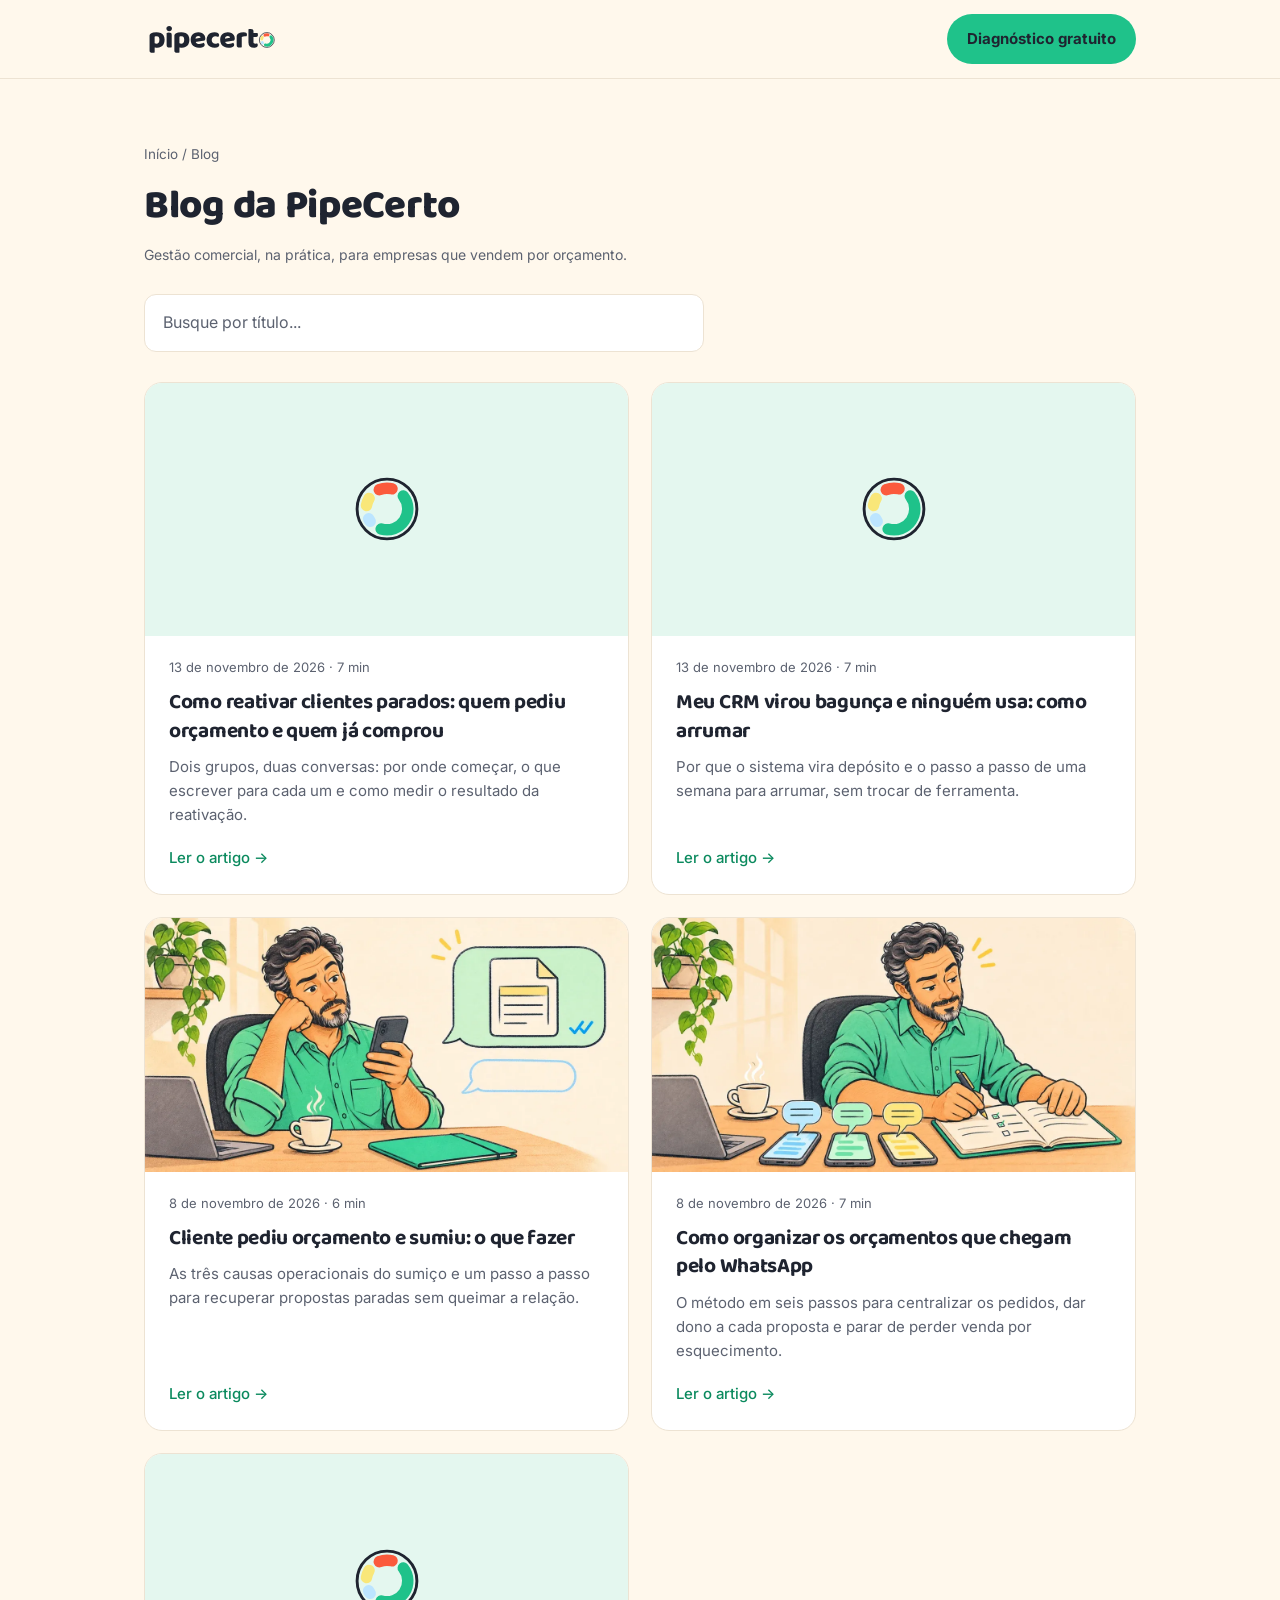
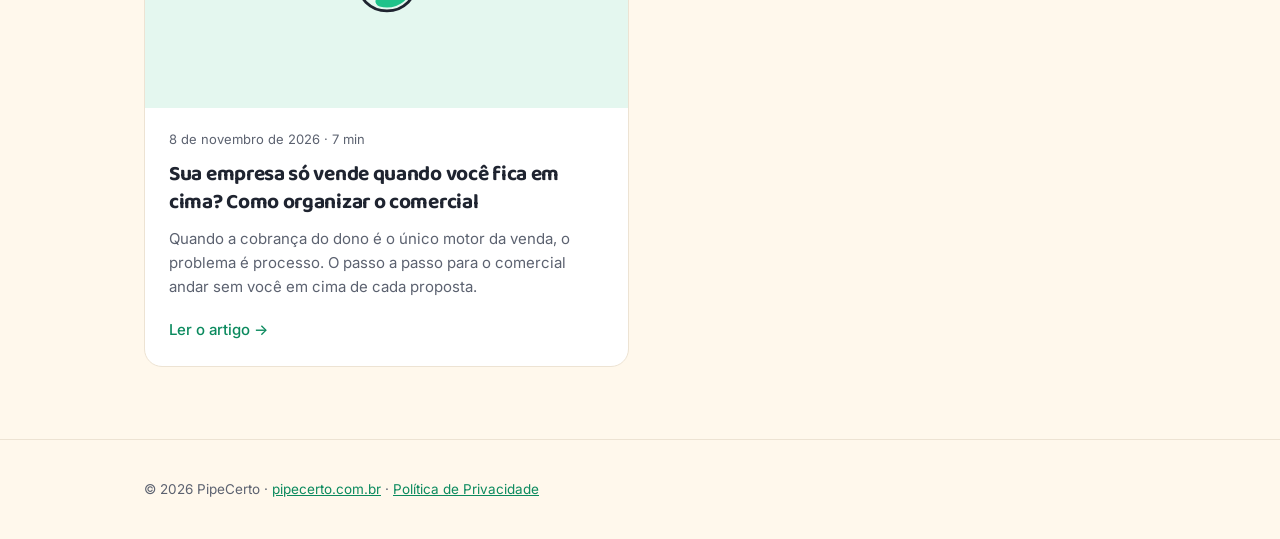
==== blog/index.html @ 3aa23e6b "Blog: cartoes com capa, dois por linha Co-Authored-By: Claude Fable 5.2 <noreply@anthropic.com> Clau" ====
<!doctype html>
<html lang="pt-BR">
<head>
<meta charset="utf-8">
<meta name="viewport" content="width=device-width, initial-scale=1.0">
<title>Blog | PipeCerto</title>
<meta name="description" content="Conteúdo prático sobre gestão comercial para empresas que vendem por orçamento: orçamentos, acompanhamento de propostas, CRM e rotina de vendas.">
<link rel="canonical" href="https://pipecerto.com.br/blog/">
<link rel="preconnect" href="https://fonts.googleapis.com">
<link rel="preconnect" href="https://fonts.gstatic.com" crossorigin>
<link href="https://fonts.googleapis.com/css2?family=Baloo+2:wght@600;700;800&family=Inter:wght@400;500;600;700&display=swap" rel="stylesheet">
<link rel="icon" type="image/svg+xml" href="https://pipecerto.com.br/favicon.svg?v=2">
<link rel="icon" type="image/png" sizes="96x96" href="https://pipecerto.com.br/favicon.png?v=2">
<link rel="shortcut icon" href="https://pipecerto.com.br/favicon.ico?v=2">
<link rel="stylesheet" href="_base.css?v=5">
<style>
.container{max-width:1040px}
.busca{width:100%;max-width:560px;display:block;margin:6px 0 30px;padding:14px 18px;font:inherit;font-size:16px;color:var(--texto);background:#fff;border:1px solid var(--linha);border-radius:12px;outline:none;transition:border-color .15s}
.busca:focus{border-color:#1FC28A}
.busca::placeholder{color:var(--suave)}
.grid{display:grid;grid-template-columns:repeat(2,1fr);gap:22px}
@media (max-width:700px){.grid{grid-template-columns:1fr}}
.post{display:flex;flex-direction:column;border:1px solid var(--linha);border-radius:18px;padding:0 0 24px;overflow:hidden;text-decoration:none;background:#fff;transition:border-color .15s,box-shadow .15s,transform .15s}
.post:hover{border-color:#1FC28A;box-shadow:0 8px 24px rgba(31,36,48,.08);transform:translateY(-2px)}
.post .thumb{display:block;width:100%;height:auto;aspect-ratio:1200/630;object-fit:cover;background:#E4F7EF;margin-bottom:20px}
.post .thumb.vazio{display:flex;align-items:center;justify-content:center}
.post .pm,.post h2,.post p,.post .ler{padding-left:24px;padding-right:24px}
.post .pm{font-size:13px;color:var(--suave);margin-bottom:10px}
.post h2{font-size:21px;font-weight:700;letter-spacing:-.3px;line-height:1.35;color:var(--texto);margin:0 0 10px}
.post p{color:var(--suave);font-size:15px;line-height:1.6;margin:0 0 18px}
.post .ler{margin-top:auto;font-size:15px;font-weight:500;color:var(--verde-escuro)}
.semres{display:none;color:var(--suave);font-size:16px;padding:12px 2px}
</style>
</head>
<body>
<header>
  <div class="header-inner">
    <a class="logo" href="https://pipecerto.com.br/" aria-label="PipeCerto"><svg width="135" height="40" viewBox="0 0 135.02 39.50" aria-hidden="true"><path d="M13.09 28.45Q15.25 28.45 16.945 27.549999999999997Q18.64 26.65 19.630000000000003 24.91Q20.62 23.17 20.62 20.62Q20.62 17.950000000000003 19.6 16.255000000000003Q18.58 14.56 16.75 13.765Q14.92 12.97 12.49 12.97Q10.719999999999999 12.97 9.25 13.345Q7.779999999999999 13.72 6.85 14.32Q6.25 14.71 5.905 15.25Q5.5600000000000005 15.790000000000001 5.5600000000000005 16.6V26.35H10.629999999999999V17.41Q10.96 17.23 11.440000000000001 17.095Q11.92 16.96 12.49 16.96Q13.45 16.96 14.094999999999999 17.35Q14.74 17.740000000000002 15.07 18.535Q15.4 19.33 15.4 20.62Q15.4 22.48 14.605 23.455Q13.81 24.43 12.31 24.43Q11.469999999999999 24.43 10.809999999999999 24.1Q10.149999999999999 23.77 9.64 23.38V27.64Q10.36 27.97 11.184999999999999 28.21Q12.01 28.45 13.09 28.45ZM10.66 25.12H5.5600000000000005V31.21Q5.5600000000000005 32.59 6.235 33.1Q6.91 33.61 8.379999999999999 33.61Q9.1 33.61 9.715 33.519999999999996Q10.33 33.43 10.66 33.34ZM22.39 9.370000000000001Q22.39 8.23 23.17 7.450000000000001Q23.95 6.670000000000002 25.18 6.670000000000002Q26.41 6.670000000000002 27.189999999999998 7.450000000000001Q27.97 8.23 27.97 9.370000000000001Q27.97 10.48 27.189999999999998 11.275Q26.41 12.07 25.18 12.07Q23.95 12.07 23.17 11.275Q22.39 10.48 22.39 9.370000000000001ZM22.63 20.08H27.729999999999997V27.97Q27.4 28.06 26.784999999999997 28.15Q26.169999999999998 28.24 25.45 28.24Q23.98 28.24 23.305 27.729999999999997Q22.63 27.22 22.63 25.84ZM27.729999999999997 22.75H22.63V13.63Q22.96 13.540000000000001 23.575 13.450000000000001Q24.189999999999998 13.360000000000001 24.91 13.360000000000001Q26.41 13.360000000000001 27.07 13.855Q27.729999999999997 14.35 27.729999999999997 15.76ZM37.9 28.45Q40.06 28.45 41.754999999999995 27.549999999999997Q43.449999999999996 26.65 44.44 24.91Q45.43 23.17 45.43 20.62Q45.43 17.950000000000003 44.41 16.255000000000003Q43.39 14.56 41.56 13.765Q39.73 12.97 37.3 12.97Q35.53 12.97 34.06 13.345Q32.589999999999996 13.72 31.66 14.32Q31.06 14.71 30.714999999999996 15.25Q30.369999999999997 15.790000000000001 30.369999999999997 16.6V26.35H35.44V17.41Q35.769999999999996 17.23 36.25 17.095Q36.73 16.96 37.3 16.96Q38.26 16.96 38.905 17.35Q39.55 17.740000000000002 39.879999999999995 18.535Q40.21 19.33 40.21 20.62Q40.21 22.48 39.415 23.455Q38.62 24.43 37.12 24.43Q36.28 24.43 35.620000000000005 24.1Q34.96 23.77 34.449999999999996 23.38V27.64Q35.17 27.97 35.995000000000005 28.21Q36.82 28.45 37.9 28.45ZM35.47 25.12H30.369999999999997V31.21Q30.369999999999997 32.59 31.044999999999998 33.1Q31.72 33.61 33.19 33.61Q33.91 33.61 34.525 33.519999999999996Q35.14 33.43 35.47 33.34ZM49.78 22.990000000000002 49.599999999999994 19.630000000000003 56.53 18.490000000000002Q56.47 17.89 55.93 17.29Q55.39 16.69 54.25 16.69Q53.05 16.69 52.254999999999995 17.47Q51.46 18.25 51.4 19.689999999999998L51.58 22.21Q51.879999999999995 23.59 52.94499999999999 24.130000000000003Q54.01 24.67 55.33 24.67Q56.589999999999996 24.67 57.73 24.340000000000003Q58.87 24.01 59.559999999999995 23.62Q60.04 23.92 60.37 24.46Q60.699999999999996 25.0 60.699999999999996 25.6Q60.699999999999996 26.59 59.964999999999996 27.235Q59.23 27.88 57.94 28.18Q56.65 28.48 54.97 28.48Q52.629999999999995 28.48 50.754999999999995 27.595Q48.879999999999995 26.71 47.785 24.94Q46.69 23.17 46.69 20.5Q46.69 18.52 47.334999999999994 17.08Q47.98 15.64 49.06 14.74Q50.14 13.84 51.474999999999994 13.405000000000001Q52.809999999999995 12.97 54.22 12.97Q56.349999999999994 12.97 57.94 13.795000000000002Q59.53 14.620000000000001 60.43 16.045Q61.33 17.47 61.33 19.33Q61.33 20.35 60.76 20.89Q60.19 21.43 59.17 21.58ZM71.41 16.990000000000002Q69.91 16.990000000000002 68.815 17.950000000000003Q67.72 18.91 67.72 20.77Q67.72 22.63 68.77 23.53Q69.82 24.43 71.38 24.43Q72.28 24.43 72.985 24.205Q73.69 23.98 74.16999999999999 23.740000000000002Q74.74 24.16 75.025 24.64Q75.31 25.12 75.31 25.81Q75.31 27.01 74.125 27.73Q72.94 28.45 70.75 28.45Q68.25999999999999 28.45 66.41499999999999 27.58Q64.57 26.71 63.565 24.985Q62.559999999999995 23.259999999999998 62.559999999999995 20.77Q62.559999999999995 18.130000000000003 63.67 16.405Q64.78 14.68 66.61 13.825Q68.44 12.97 70.6 12.97Q72.72999999999999 12.97 73.91499999999999 13.75Q75.1 14.530000000000001 75.1 15.76Q75.1 16.33 74.83 16.825Q74.56 17.32 74.19999999999999 17.68Q73.69 17.44 72.97 17.215000000000003Q72.25 16.990000000000002 71.41 16.990000000000002ZM79.27 22.990000000000002 79.09 19.630000000000003 86.02 18.490000000000002Q85.96 17.89 85.41999999999999 17.29Q84.88 16.69 83.74 16.69Q82.54 16.69 81.745 17.47Q80.95 18.25 80.89 19.689999999999998L81.07 22.21Q81.37 23.59 82.435 24.130000000000003Q83.5 24.67 84.82 24.67Q86.08 24.67 87.22 24.340000000000003Q88.36 24.01 89.05 23.62Q89.53 23.92 89.86 24.46Q90.19 25.0 90.19 25.6Q90.19 26.59 89.455 27.235Q88.72 27.88 87.43 28.18Q86.14 28.48 84.46 28.48Q82.12 28.48 80.245 27.595Q78.37 26.71 77.275 24.94Q76.18 23.17 76.18 20.5Q76.18 18.52 76.825 17.08Q77.47 15.64 78.55 14.74Q79.63 13.84 80.965 13.405000000000001Q82.3 12.97 83.71 12.97Q85.84 12.97 87.43 13.795000000000002Q89.02 14.620000000000001 89.91999999999999 16.045Q90.82 17.47 90.82 19.33Q90.82 20.35 90.25 20.89Q89.68 21.43 88.66 21.58ZM97.77999999999999 17.71V21.13H92.67999999999999V16.93Q92.67999999999999 16.060000000000002 93.14499999999998 15.415000000000003Q93.60999999999999 14.770000000000001 94.35999999999999 14.290000000000001Q95.41 13.66 96.82 13.33Q98.22999999999999 13.0 99.72999999999999 13.0Q102.99999999999999 13.0 102.99999999999999 15.31Q102.99999999999999 15.85 102.85 16.315Q102.69999999999999 16.78 102.49 17.11Q102.19 17.05 101.77 17.020000000000003Q101.35 16.990000000000002 100.83999999999999 16.990000000000002Q100.08999999999999 16.990000000000002 99.25 17.17Q98.41 17.35 97.77999999999999 17.71ZM92.67999999999999 20.08H97.77999999999999V27.97Q97.44999999999999 28.06 96.83499999999998 28.15Q96.21999999999998 28.24 95.49999999999999 28.24Q94.02999999999999 28.24 93.35499999999999 27.729999999999997Q92.67999999999999 27.22 92.67999999999999 25.84ZM104.47 20.08H109.50999999999999V22.990000000000002Q109.50999999999999 23.740000000000002 110.005 24.085Q110.5 24.43 111.39999999999999 24.43Q111.85 24.43 112.32999999999998 24.355Q112.80999999999999 24.28 113.16999999999999 24.16Q113.44 24.46 113.63499999999999 24.880000000000003Q113.83 25.3 113.83 25.87Q113.83 26.98 112.975 27.715Q112.11999999999999 28.45 109.96 28.45Q107.32 28.45 105.895 27.25Q104.47 26.05 104.47 23.35ZM107.77 17.65V13.75H113.44Q113.61999999999999 14.05 113.785 14.56Q113.94999999999999 15.07 113.94999999999999 15.67Q113.94999999999999 16.72 113.48499999999999 17.185Q113.02 17.65 112.24 17.65ZM109.50999999999999 20.8H104.47V10.030000000000001Q104.8 9.940000000000001 105.41499999999999 9.835Q106.03 9.73 106.72 9.73Q108.19 9.73 108.85 10.24Q109.50999999999999 10.75 109.50999999999999 12.13Z" fill="#1F2430"></path><circle cx="122.83" cy="20.73" r="7.44" fill="none" stroke="#1F2430" stroke-width="0.72"/><path d="M118.66 23.78 A5.17 5.17 0 0 1 118.25 23.14" fill="none" stroke="#BCE5FF" stroke-width="2.85" stroke-linecap="round"/><path d="M117.73 19.85 A5.17 5.17 0 0 1 118.38 18.08" fill="none" stroke="#F9E779" stroke-width="2.85" stroke-linecap="round"/><path d="M120.91 15.92 A5.17 5.17 0 0 1 124.07 15.70" fill="none" stroke="#FB5A3C" stroke-width="2.85" stroke-linecap="round"/><path d="M126.88 17.50 A5.17 5.17 0 0 1 121.38 25.69" fill="none" stroke="#1FC28A" stroke-width="2.85" stroke-linecap="round"/></svg></a>
    <a class="btn" href="https://diagnostico.pipecerto.com.br">Diagnóstico gratuito</a>
  </div>
</header>
<main>
<div class="container">
  <p class="crumb"><a href="https://pipecerto.com.br/">Início</a> / Blog</p>
  <h1>Blog da PipeCerto</h1>
  <p class="meta">Gestão comercial, na prática, para empresas que vendem por orçamento.</p>

  <input class="busca" id="busca" type="search" placeholder="Busque por título..." aria-label="Buscar artigo por título">
  <p class="semres" id="semres">Nenhum artigo encontrado com esse termo.</p>

  <div class="grid">
    <a class="post" href="reativar-clientes-parados/">
      <span class="thumb vazio" data-capa="reativar-clientes-parados"><svg width="64" height="64" viewBox="0 0 56 56" aria-hidden="true"><circle cx="28" cy="28" r="26.17" fill="none" stroke="#1F2430" stroke-width="2.53"/><path d="M13.31 38.76 A18.21 18.21 0 0 1 11.90 36.50" fill="none" stroke="#BCE5FF" stroke-width="10.03" stroke-linecap="round"/><path d="M10.06 24.93 A18.21 18.21 0 0 1 12.35 18.71" fill="none" stroke="#F9E779" stroke-width="10.03" stroke-linecap="round"/><path d="M21.26 11.09 A18.21 18.21 0 0 1 32.38 10.33" fill="none" stroke="#FB5A3C" stroke-width="10.03" stroke-linecap="round"/><path d="M42.24 16.66 A18.21 18.21 0 0 1 22.91 45.48" fill="none" stroke="#1FC28A" stroke-width="10.03" stroke-linecap="round"/></svg></span>
      <span class="pm">13 de novembro de 2026 · 7 min</span>
      <h2>Como reativar clientes parados: quem pediu orçamento e quem já comprou</h2>
      <p>Dois grupos, duas conversas: por onde começar, o que escrever para cada um e como medir o resultado da reativação.</p>
      <span class="ler">Ler o artigo →</span>
    </a>

    <a class="post" href="crm-baguncado-ninguem-usa/">
      <span class="thumb vazio" data-capa="crm-baguncado-ninguem-usa"><svg width="64" height="64" viewBox="0 0 56 56" aria-hidden="true"><circle cx="28" cy="28" r="26.17" fill="none" stroke="#1F2430" stroke-width="2.53"/><path d="M13.31 38.76 A18.21 18.21 0 0 1 11.90 36.50" fill="none" stroke="#BCE5FF" stroke-width="10.03" stroke-linecap="round"/><path d="M10.06 24.93 A18.21 18.21 0 0 1 12.35 18.71" fill="none" stroke="#F9E779" stroke-width="10.03" stroke-linecap="round"/><path d="M21.26 11.09 A18.21 18.21 0 0 1 32.38 10.33" fill="none" stroke="#FB5A3C" stroke-width="10.03" stroke-linecap="round"/><path d="M42.24 16.66 A18.21 18.21 0 0 1 22.91 45.48" fill="none" stroke="#1FC28A" stroke-width="10.03" stroke-linecap="round"/></svg></span>
      <span class="pm">13 de novembro de 2026 · 7 min</span>
      <h2>Meu CRM virou bagunça e ninguém usa: como arrumar</h2>
      <p>Por que o sistema vira depósito e o passo a passo de uma semana para arrumar, sem trocar de ferramenta.</p>
      <span class="ler">Ler o artigo →</span>
    </a>

    <a class="post" href="cliente-sumiu-depois-do-orcamento/">
      <img class="thumb" src="cliente-sumiu-depois-do-orcamento/cliente-pediu-orcamento-e-sumiu.webp" width="1200" height="630" alt="Dono de empresa olhando intrigado para o celular, com o orçamento lido e sem resposta" loading="lazy">
      <span class="pm">8 de novembro de 2026 · 6 min</span>
      <h2>Cliente pediu orçamento e sumiu: o que fazer</h2>
      <p>As três causas operacionais do sumiço e um passo a passo para recuperar propostas paradas sem queimar a relação.</p>
      <span class="ler">Ler o artigo →</span>
    </a>

    <a class="post" href="organizar-orcamentos-whatsapp-empresa/">
      <img class="thumb" src="organizar-orcamentos-whatsapp-empresa/organizar-orcamentos-whatsapp.webp" width="1200" height="630" alt="Dono de empresa anotando em um caderno os pedidos que chegam em três celulares" loading="lazy">
      <span class="pm">8 de novembro de 2026 · 7 min</span>
      <h2>Como organizar os orçamentos que chegam pelo WhatsApp</h2>
      <p>O método em seis passos para centralizar os pedidos, dar dono a cada proposta e parar de perder venda por esquecimento.</p>
      <span class="ler">Ler o artigo →</span>
    </a>

    <a class="post" href="comercial-que-depende-do-dono/">
      <span class="thumb vazio" data-capa="comercial-que-depende-do-dono"><svg width="64" height="64" viewBox="0 0 56 56" aria-hidden="true"><circle cx="28" cy="28" r="26.17" fill="none" stroke="#1F2430" stroke-width="2.53"/><path d="M13.31 38.76 A18.21 18.21 0 0 1 11.90 36.50" fill="none" stroke="#BCE5FF" stroke-width="10.03" stroke-linecap="round"/><path d="M10.06 24.93 A18.21 18.21 0 0 1 12.35 18.71" fill="none" stroke="#F9E779" stroke-width="10.03" stroke-linecap="round"/><path d="M21.26 11.09 A18.21 18.21 0 0 1 32.38 10.33" fill="none" stroke="#FB5A3C" stroke-width="10.03" stroke-linecap="round"/><path d="M42.24 16.66 A18.21 18.21 0 0 1 22.91 45.48" fill="none" stroke="#1FC28A" stroke-width="10.03" stroke-linecap="round"/></svg></span>
      <span class="pm">8 de novembro de 2026 · 7 min</span>
      <h2>Sua empresa só vende quando você fica em cima? Como organizar o comercial</h2>
      <p>Quando a cobrança do dono é o único motor da venda, o problema é processo. O passo a passo para o comercial andar sem você em cima de cada proposta.</p>
      <span class="ler">Ler o artigo →</span>
    </a>
  </div>
</div>
</main>
<footer>
  <div class="container"><p>© 2026 PipeCerto · <a href="https://pipecerto.com.br/">pipecerto.com.br</a> · <a href="https://pipecerto.com.br/privacidade/">Política de Privacidade</a></p></div>
</footer>
<script>
(function(){
  var campo = document.getElementById('busca');
  var aviso = document.getElementById('semres');
  function normaliza(t){
    return t.toLowerCase().normalize('NFD').replace(/[̀-ͯ]/g, '');
  }
  campo.addEventListener('input', function(){
    var palavras = normaliza(campo.value.trim()).split(/\s+/).filter(Boolean);
    var visiveis = 0;
    document.querySelectorAll('.post').forEach(function(card){
      var texto = normaliza(card.textContent);
      var ok = palavras.every(function(p){ return texto.indexOf(p) !== -1; });
      card.style.display = ok ? '' : 'none';
      if (ok) visiveis++;
    });
    aviso.style.display = visiveis ? 'none' : 'block';
  });
})();
</script>
</body>
</html>
---- blog/_base.css ----
:root{--carvao:#1F2430;--verde:#1FC28A;--verde-escuro:#0B8A5E;--texto:#1F2430;--suave:#5C6270;--linha:#EDE3D3;--tinta:#E4F7EF}
*{box-sizing:border-box;margin:0;padding:0}
body{font-family:'Inter',system-ui,sans-serif;background:#FFF8EC;color:var(--texto);line-height:1.7;font-size:17px}
h1,h2,h3,.logo span,.btn,.cta h3{font-family:'Baloo 2','Inter',system-ui,sans-serif}
a{color:var(--verde-escuro)}
.container{max-width:720px;margin:0 auto;padding:0 24px}
header{border-bottom:1px solid var(--linha);background:#FFF8EC}
.header-inner{max-width:1040px;margin:0 auto;padding:14px 24px;display:flex;align-items:center;justify-content:space-between;gap:16px}
.logo{display:inline-flex;align-items:center;text-decoration:none}
.btn{display:inline-block;font-family:'Inter',system-ui,sans-serif;font-weight:700;font-size:15px;color:#1F2430 !important;background:var(--verde);border-radius:999px;padding:12px 20px;text-decoration:none}
.btn:hover{opacity:.88}
main{padding:52px 0 72px}
.crumb{font-size:13.5px;color:var(--suave);margin-bottom:18px}
.crumb a{color:var(--suave);text-decoration:none}
h1{font-size:clamp(28px,4.4vw,40px);font-weight:800;letter-spacing:-.3px;line-height:1.18;margin-bottom:10px}
.meta{font-size:14px;color:var(--suave);margin-bottom:28px}
.resposta{background:var(--tinta);border:1px solid #C9EBDD;border-radius:12px;padding:18px 20px;margin-bottom:34px}
.resposta p{font-size:16.5px}
h2{font-size:23px;font-weight:700;letter-spacing:-.3px;margin:38px 0 12px}
p{margin:12px 0;color:#4A5060}
ul,ol{padding-left:24px;margin:12px 0}
li{margin:7px 0;color:#4A5060}
strong{color:var(--texto)}
.faq{margin-top:10px;display:flex;flex-direction:column;gap:10px}
.faq details{background:#fff;border:1px solid var(--linha);border-radius:12px;padding:0 18px;transition:border-color .15s}
.faq details:hover,.faq details[open]{border-color:#1FC28A}
.faq summary{cursor:pointer;list-style:none;display:flex;justify-content:space-between;gap:16px;padding:16px 0;font-size:17px;font-weight:500}
.faq summary::-webkit-details-marker{display:none}
.faq summary .mais{color:var(--suave);font-size:22px;font-weight:400}
.faq .r{padding:0 0 18px;color:var(--suave);font-size:16px}
.cta{background:var(--carvao);border-radius:24px;color:#FFF8EC;text-align:center;padding:36px 28px;margin-top:44px}
.cta h3{font-size:22px;font-weight:700;letter-spacing:-.3px;margin-bottom:8px}
.cta p{color:#C9CDD6;font-size:15.5px;margin:0 0 20px}
footer{border-top:1px solid var(--linha);padding:26px 0}
footer p{font-size:13.5px;color:var(--suave)}
.dado{background:#fff;border-left:4px solid var(--verde);border-radius:0 12px 12px 0;padding:16px 20px;margin:24px 0;font-size:16.5px}
.autor{margin-top:40px;padding-top:20px;border-top:1px solid var(--linha);font-size:15px;color:var(--suave)}
.capa{display:block;width:100%;height:auto;border-radius:16px;margin:0 0 28px}
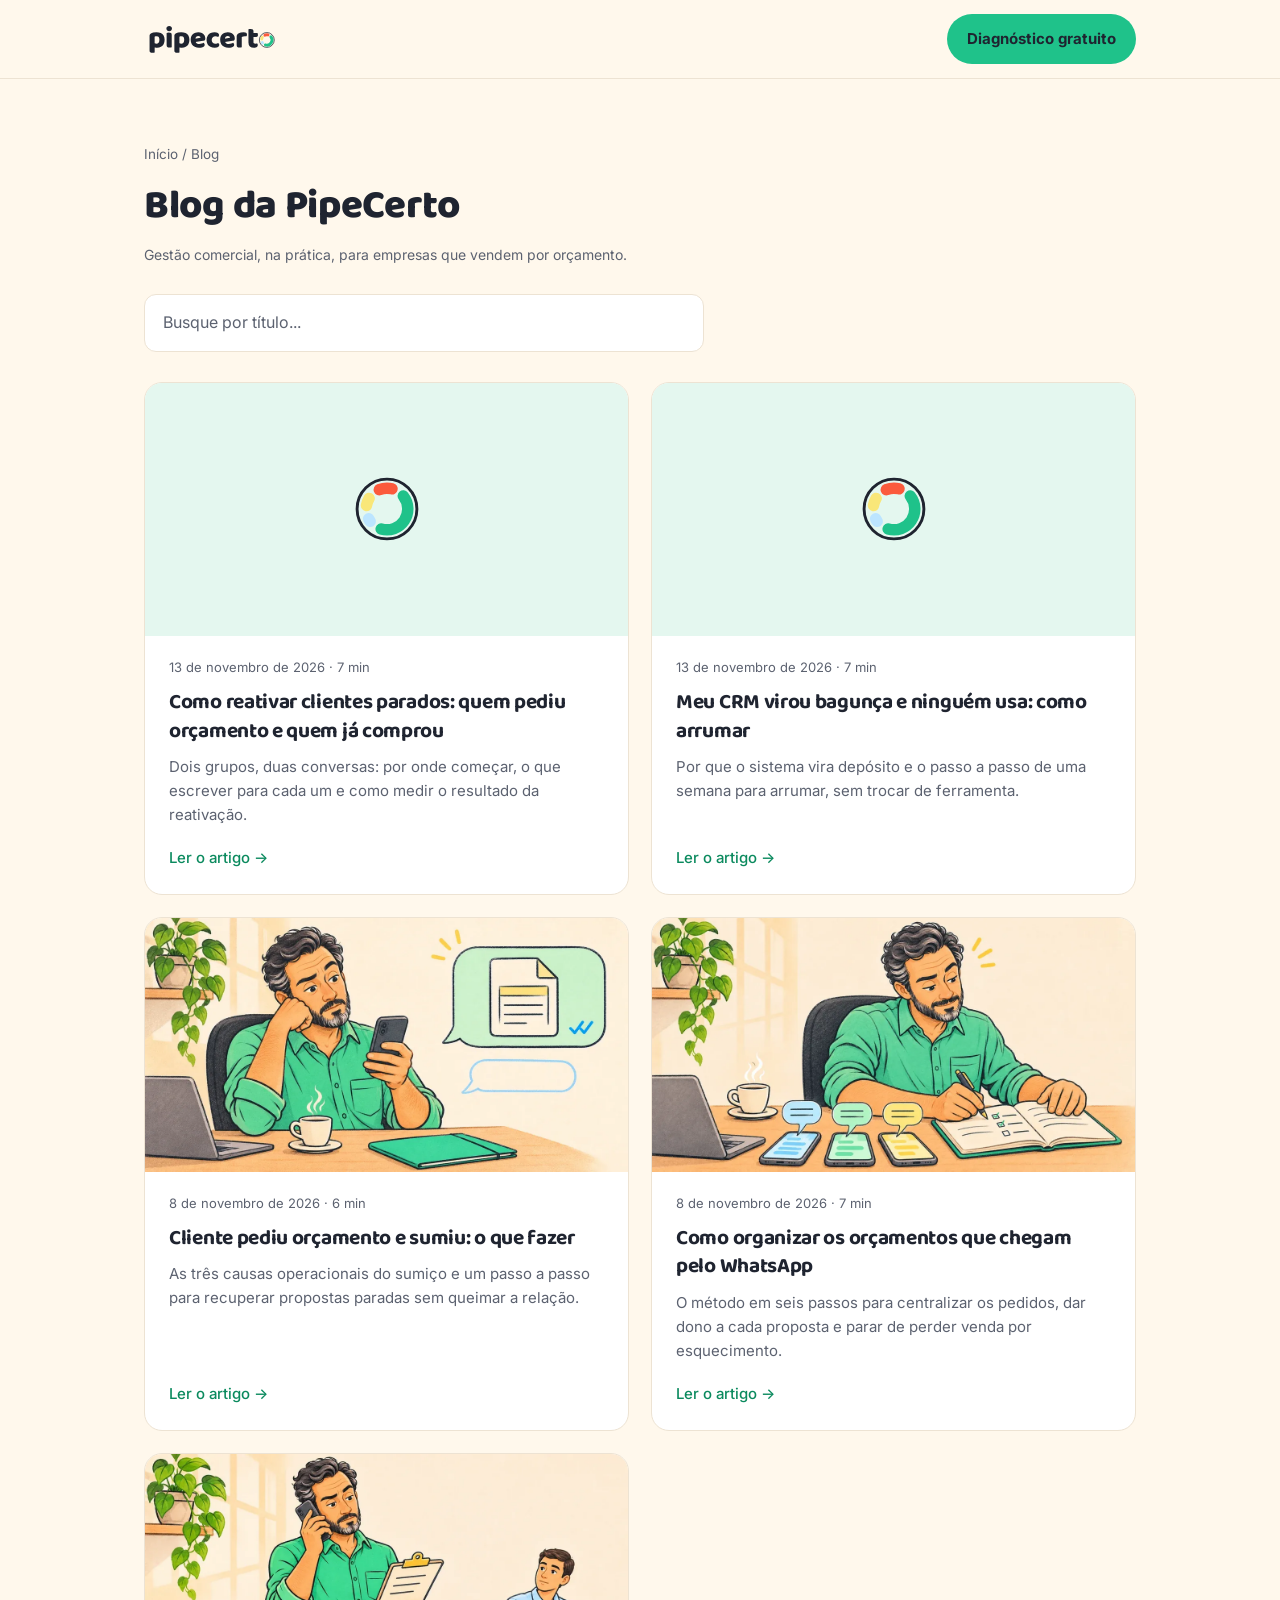
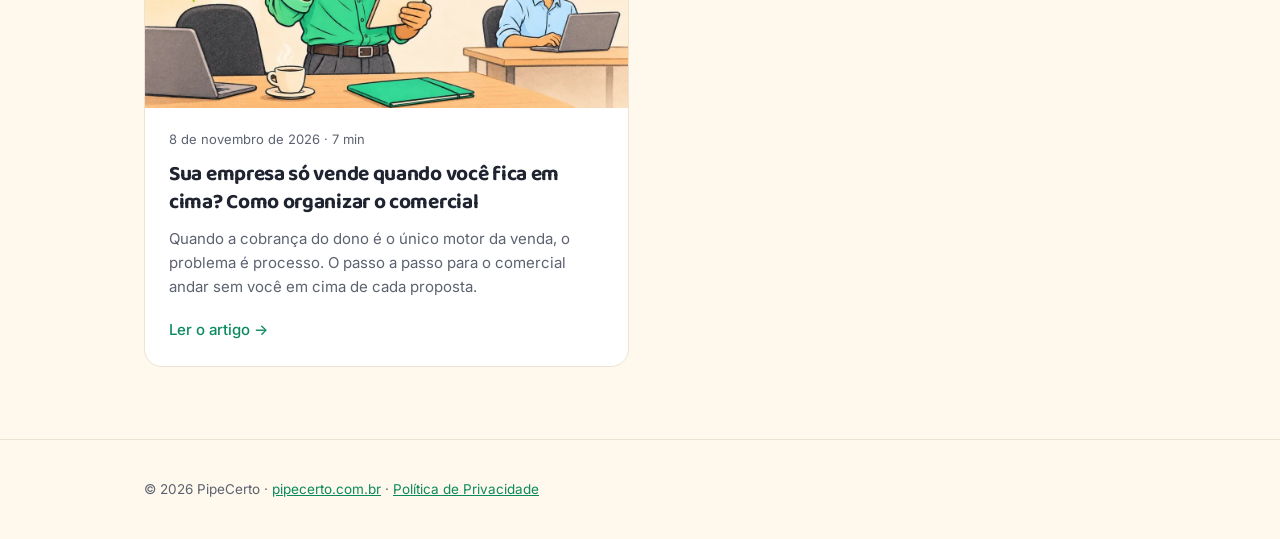
==== commit 774e6a2e: "Blog: capa ilustrada no artigo do comercial que depende do dono Co-Authored-By: Claude Fable 5.2 <no" ====
--- a/blog/index.html
+++ b/blog/index.html
@@ -82,7 +82,7 @@
     </a>
 
     <a class="post" href="comercial-que-depende-do-dono/">
-      <span class="thumb vazio" data-capa="comercial-que-depende-do-dono"><svg width="64" height="64" viewBox="0 0 56 56" aria-hidden="true"><circle cx="28" cy="28" r="26.17" fill="none" stroke="#1F2430" stroke-width="2.53"/><path d="M13.31 38.76 A18.21 18.21 0 0 1 11.90 36.50" fill="none" stroke="#BCE5FF" stroke-width="10.03" stroke-linecap="round"/><path d="M10.06 24.93 A18.21 18.21 0 0 1 12.35 18.71" fill="none" stroke="#F9E779" stroke-width="10.03" stroke-linecap="round"/><path d="M21.26 11.09 A18.21 18.21 0 0 1 32.38 10.33" fill="none" stroke="#FB5A3C" stroke-width="10.03" stroke-linecap="round"/><path d="M42.24 16.66 A18.21 18.21 0 0 1 22.91 45.48" fill="none" stroke="#1FC28A" stroke-width="10.03" stroke-linecap="round"/></svg></span>
+      <img class="thumb" src="comercial-que-depende-do-dono/comercial-depende-do-dono.webp" width="1200" height="630" alt="Ilustração de um dono de empresa de pé, ao telefone e com uma prancheta na mão, enquanto um vendedor ao fundo espera a orientação dele." loading="lazy">
       <span class="pm">8 de novembro de 2026 · 7 min</span>
       <h2>Sua empresa só vende quando você fica em cima? Como organizar o comercial</h2>
       <p>Quando a cobrança do dono é o único motor da venda, o problema é processo. O passo a passo para o comercial andar sem você em cima de cada proposta.</p>
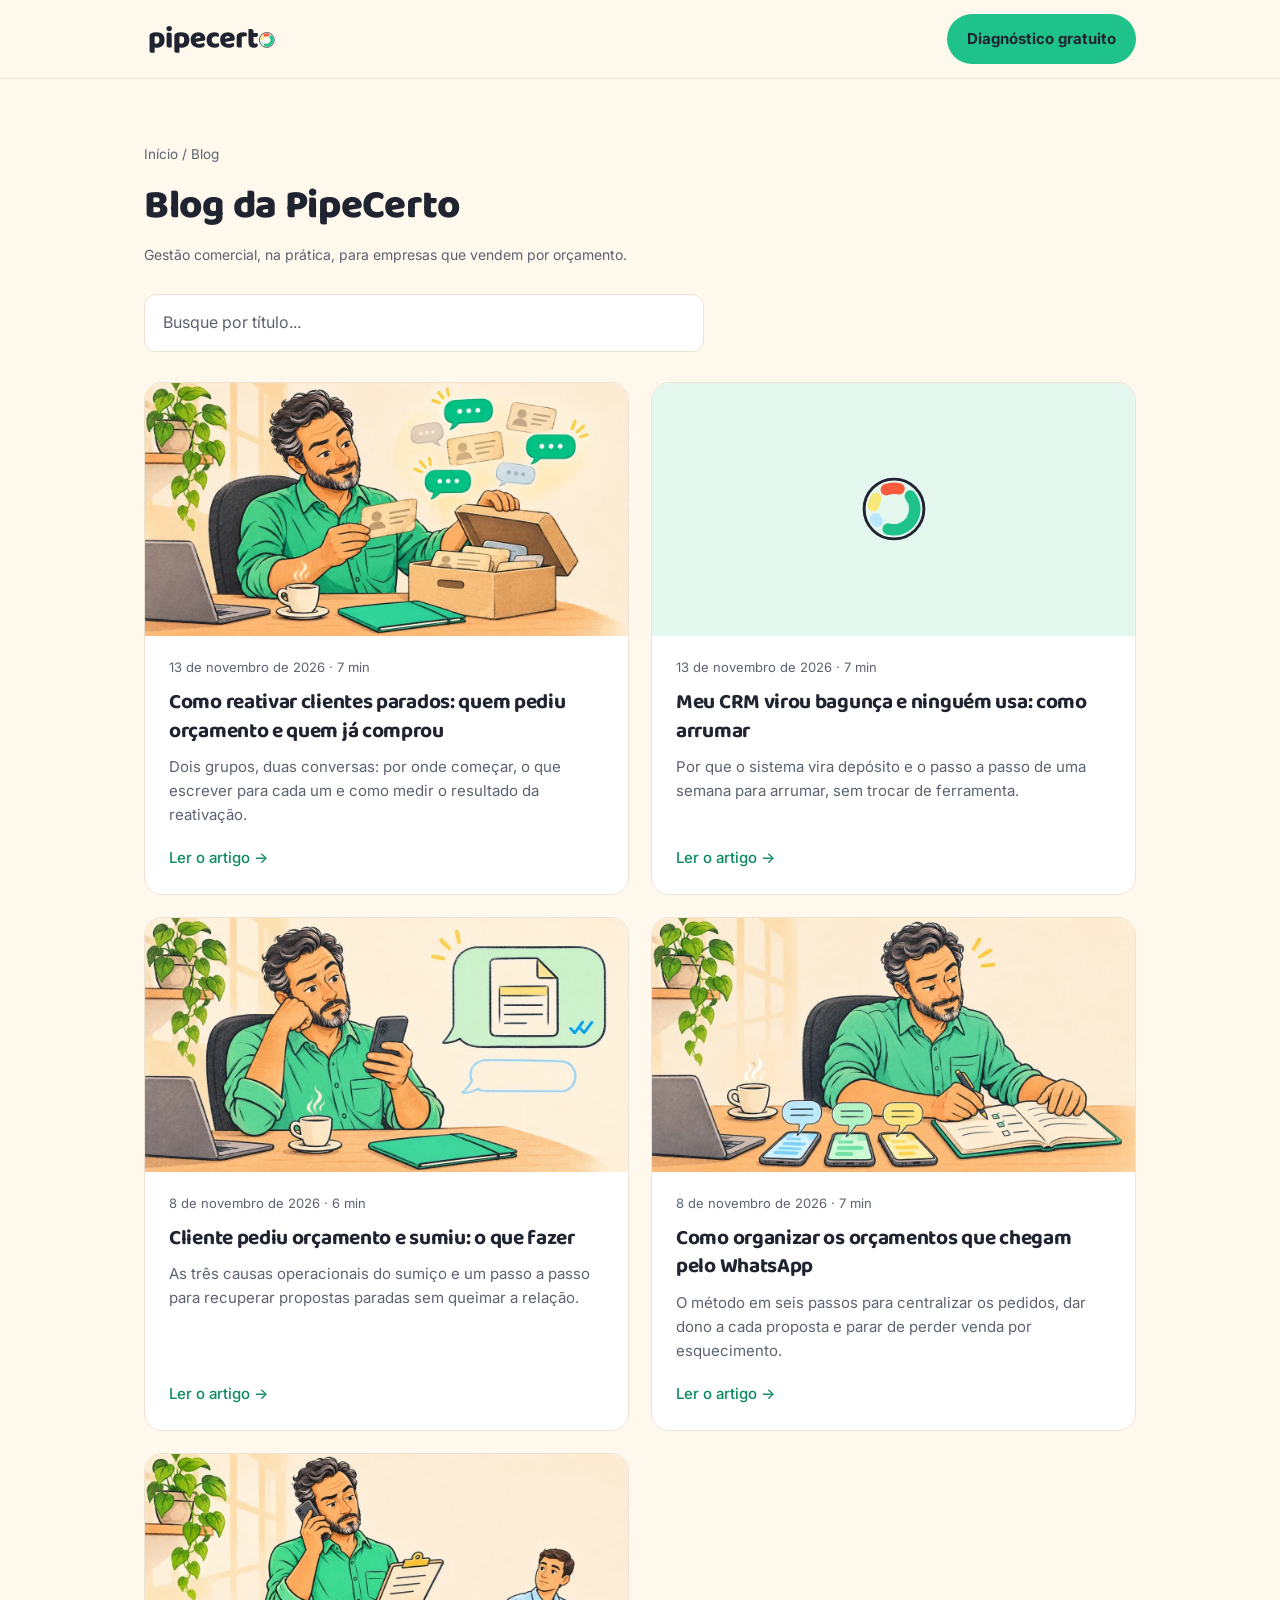
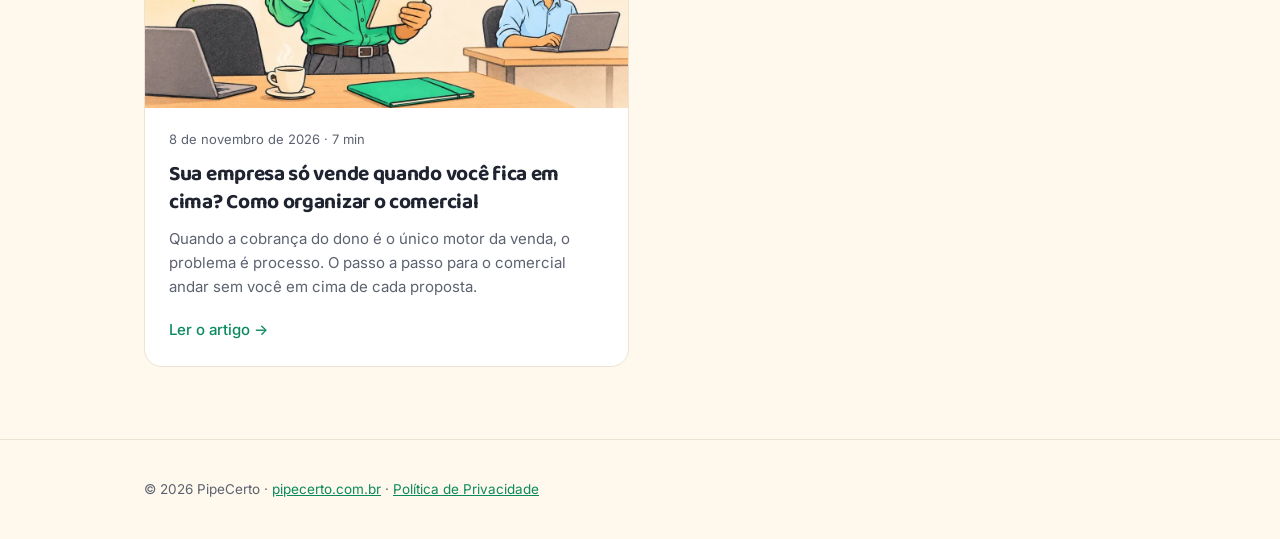
==== commit b3cb676c: "Blog: capa ilustrada no artigo de reativar clientes parados Co-Authored-By: Claude Fable 5.2 <norepl" ====
--- a/blog/index.html
+++ b/blog/index.html
@@ -50,7 +50,7 @@
 
   <div class="grid">
     <a class="post" href="reativar-clientes-parados/">
-      <span class="thumb vazio" data-capa="reativar-clientes-parados"><svg width="64" height="64" viewBox="0 0 56 56" aria-hidden="true"><circle cx="28" cy="28" r="26.17" fill="none" stroke="#1F2430" stroke-width="2.53"/><path d="M13.31 38.76 A18.21 18.21 0 0 1 11.90 36.50" fill="none" stroke="#BCE5FF" stroke-width="10.03" stroke-linecap="round"/><path d="M10.06 24.93 A18.21 18.21 0 0 1 12.35 18.71" fill="none" stroke="#F9E779" stroke-width="10.03" stroke-linecap="round"/><path d="M21.26 11.09 A18.21 18.21 0 0 1 32.38 10.33" fill="none" stroke="#FB5A3C" stroke-width="10.03" stroke-linecap="round"/><path d="M42.24 16.66 A18.21 18.21 0 0 1 22.91 45.48" fill="none" stroke="#1FC28A" stroke-width="10.03" stroke-linecap="round"/></svg></span>
+      <img class="thumb" src="reativar-clientes-parados/reativar-clientes-parados.webp" width="1200" height="630" alt="Ilustração de um dono de empresa tirando fichas de clientes antigos de uma caixa de arquivo, enquanto algumas conversas voltam a acender em verde." loading="lazy">
       <span class="pm">13 de novembro de 2026 · 7 min</span>
       <h2>Como reativar clientes parados: quem pediu orçamento e quem já comprou</h2>
       <p>Dois grupos, duas conversas: por onde começar, o que escrever para cada um e como medir o resultado da reativação.</p>
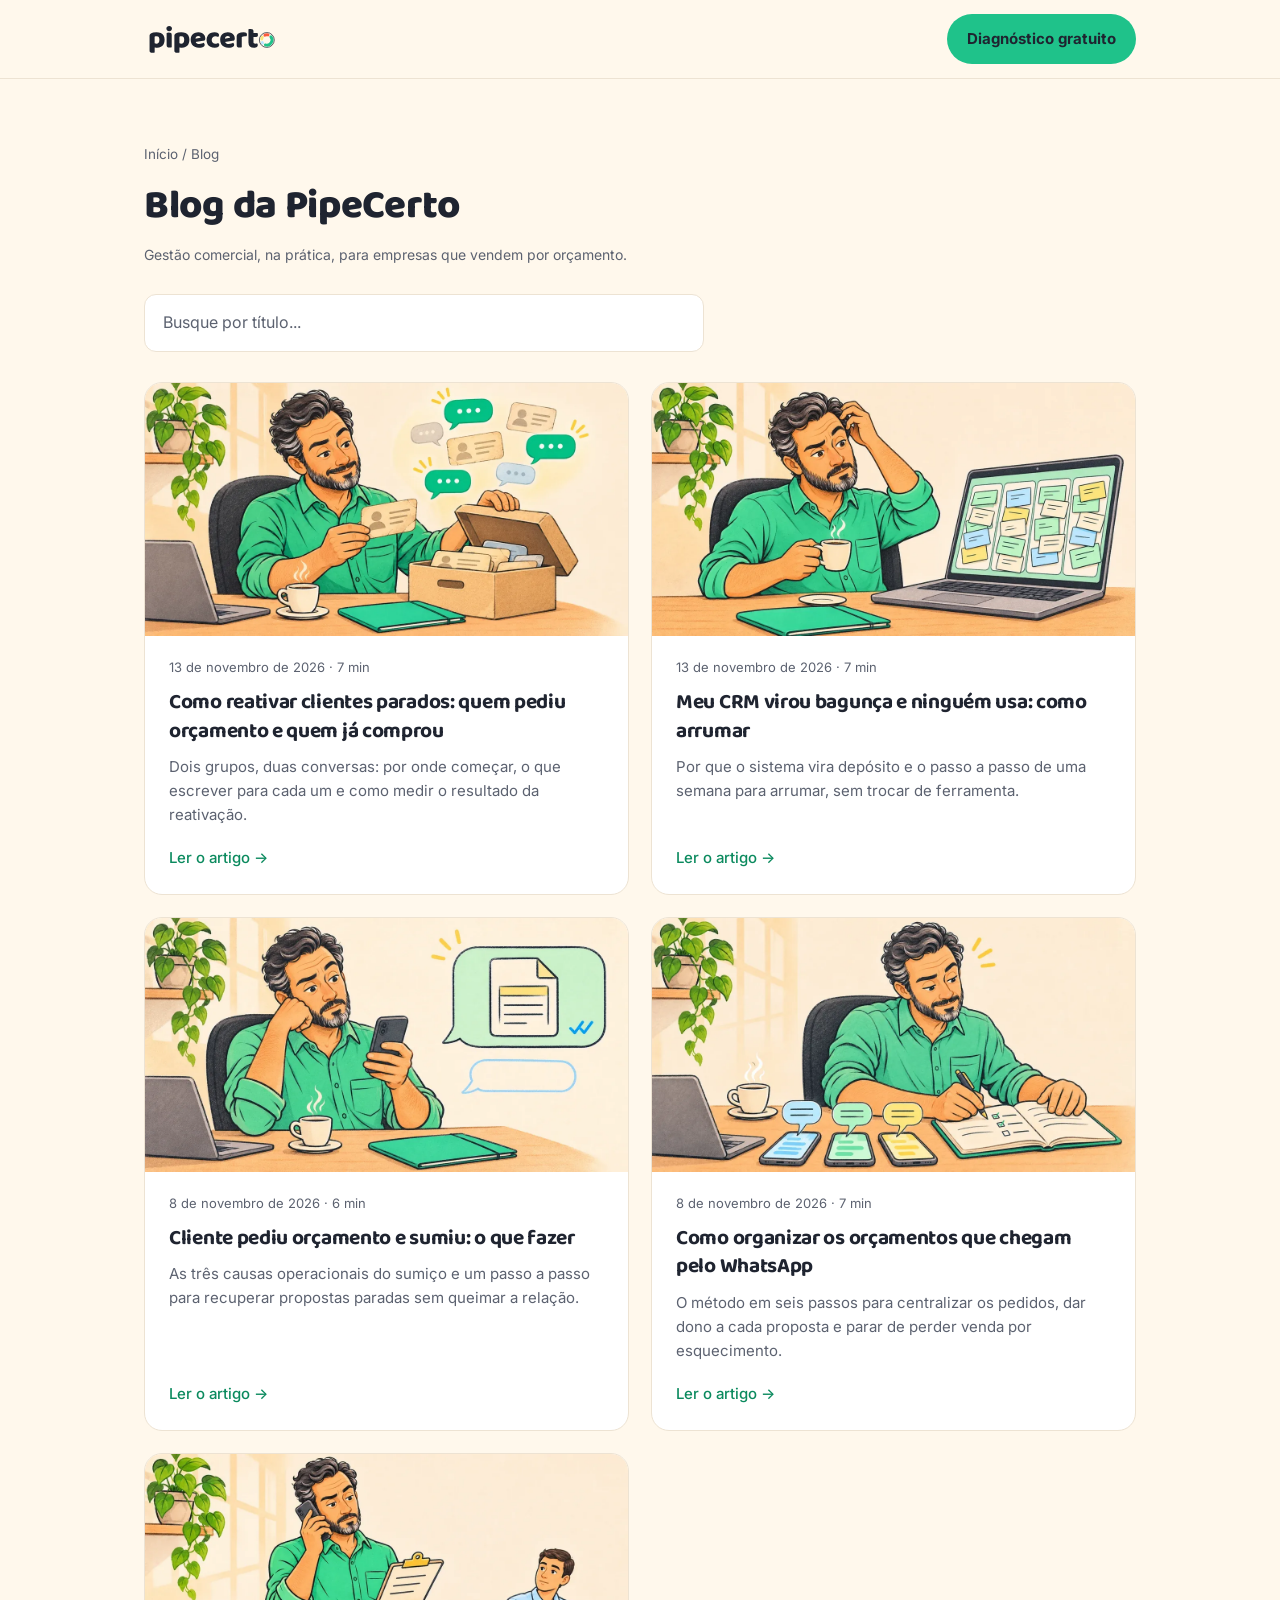
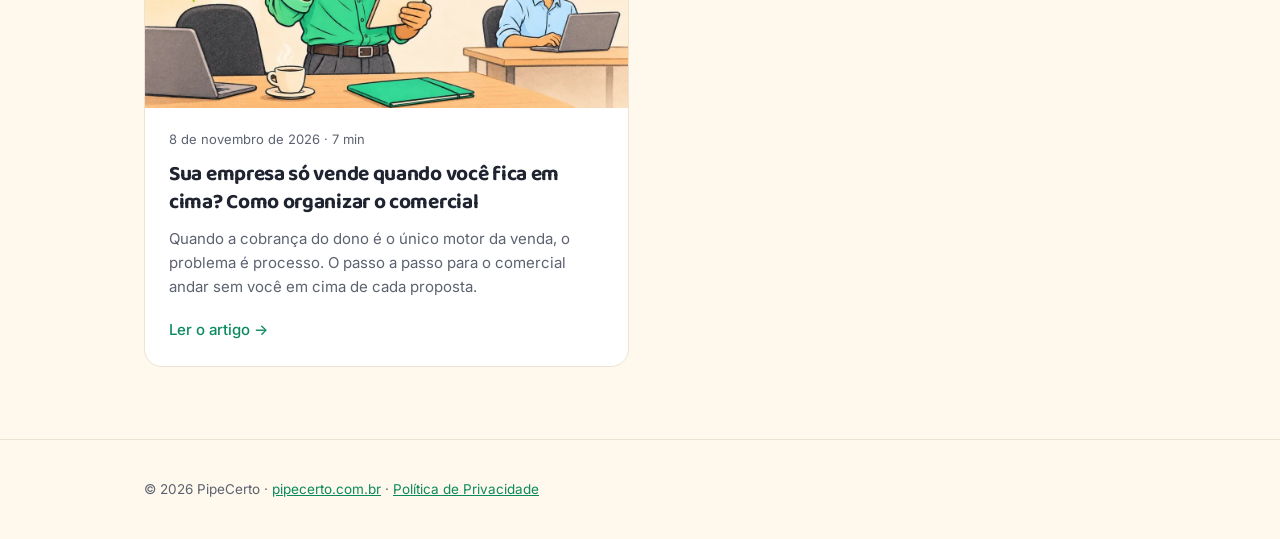
==== commit 5be2959c: "Blog: capa ilustrada no artigo do CRM baguncado; as cinco capas completas Co-Authored-By: Claude Fab" ====
--- a/blog/index.html
+++ b/blog/index.html
@@ -58,7 +58,7 @@
     </a>
 
     <a class="post" href="crm-baguncado-ninguem-usa/">
-      <span class="thumb vazio" data-capa="crm-baguncado-ninguem-usa"><svg width="64" height="64" viewBox="0 0 56 56" aria-hidden="true"><circle cx="28" cy="28" r="26.17" fill="none" stroke="#1F2430" stroke-width="2.53"/><path d="M13.31 38.76 A18.21 18.21 0 0 1 11.90 36.50" fill="none" stroke="#BCE5FF" stroke-width="10.03" stroke-linecap="round"/><path d="M10.06 24.93 A18.21 18.21 0 0 1 12.35 18.71" fill="none" stroke="#F9E779" stroke-width="10.03" stroke-linecap="round"/><path d="M21.26 11.09 A18.21 18.21 0 0 1 32.38 10.33" fill="none" stroke="#FB5A3C" stroke-width="10.03" stroke-linecap="round"/><path d="M42.24 16.66 A18.21 18.21 0 0 1 22.91 45.48" fill="none" stroke="#1FC28A" stroke-width="10.03" stroke-linecap="round"/></svg></span>
+      <img class="thumb" src="crm-baguncado-ninguem-usa/crm-baguncado-ninguem-usa.webp" width="1200" height="630" alt="Ilustração de um dono de empresa coçando a cabeça diante do notebook, com a tela do CRM cheia de cartões tortos e desalinhados." loading="lazy">
       <span class="pm">13 de novembro de 2026 · 7 min</span>
       <h2>Meu CRM virou bagunça e ninguém usa: como arrumar</h2>
       <p>Por que o sistema vira depósito e o passo a passo de uma semana para arrumar, sem trocar de ferramenta.</p>
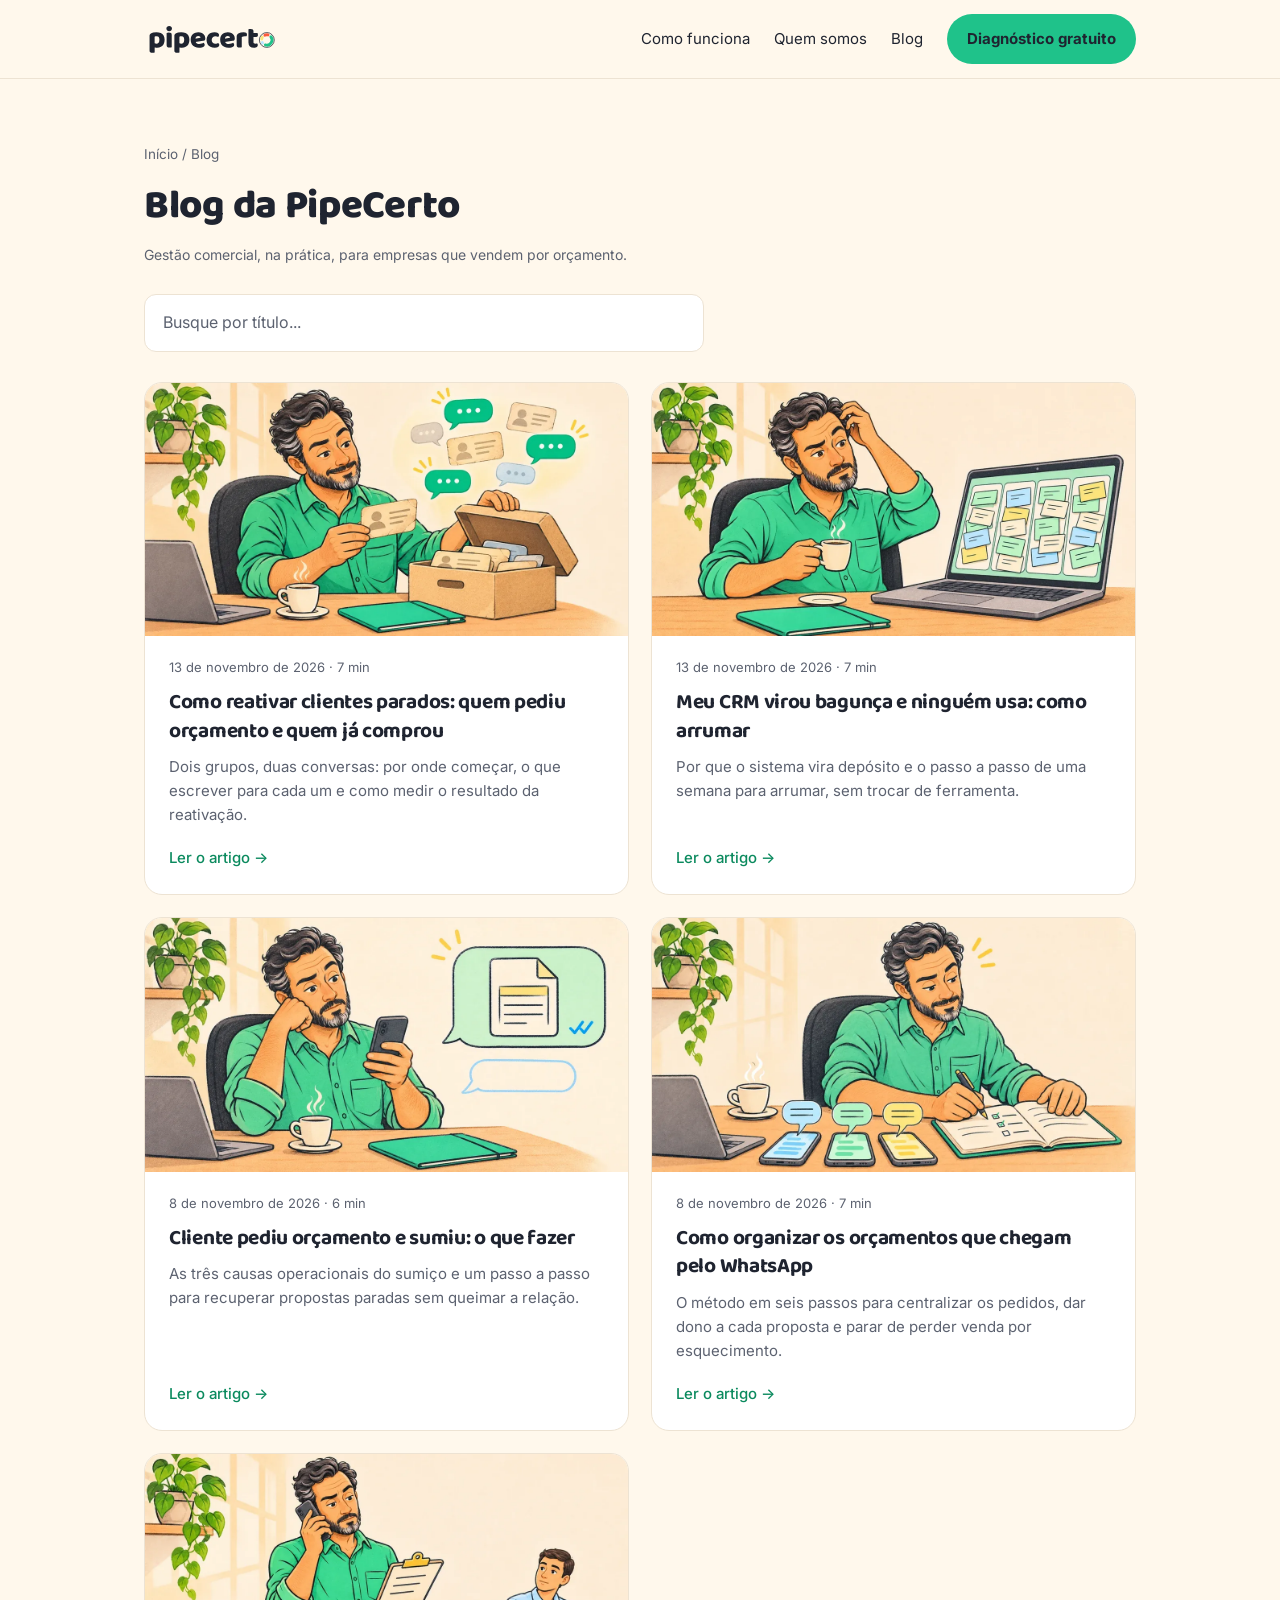
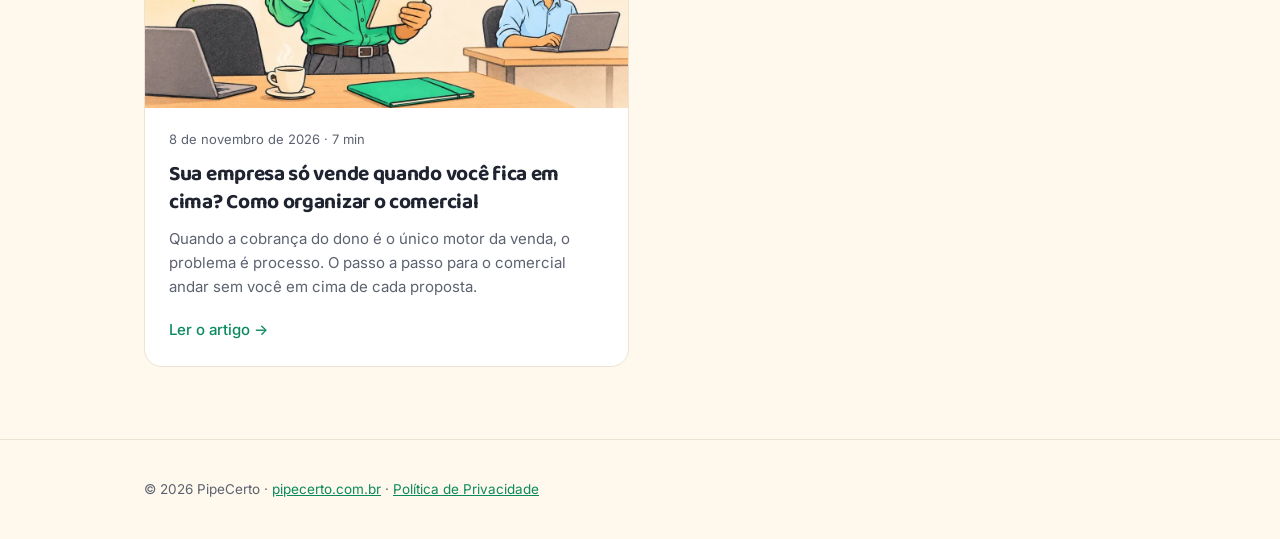
==== commit b78306ee: "Icone sem a margem externa; imagem de compartilhamento da pagina inicial e do blog; menu nas paginas" ====
--- a/blog/index.html
+++ b/blog/index.html
@@ -6,13 +6,18 @@
 <title>Blog | PipeCerto</title>
 <meta name="description" content="Conteúdo prático sobre gestão comercial para empresas que vendem por orçamento: orçamentos, acompanhamento de propostas, CRM e rotina de vendas.">
 <link rel="canonical" href="https://pipecerto.com.br/blog/">
+<meta property="og:image" content="https://pipecerto.com.br/pipecerto-cada-cliente-atendido-do-jeito-certo.jpg">
+<meta property="og:image:width" content="1200">
+<meta property="og:image:height" content="630">
+<meta property="og:image:alt" content="PipeCerto: cada cliente atendido do jeito certo. Para empresas que vendem por orçamento.">
+<meta name="twitter:card" content="summary_large_image">
 <link rel="preconnect" href="https://fonts.googleapis.com">
 <link rel="preconnect" href="https://fonts.gstatic.com" crossorigin>
 <link href="https://fonts.googleapis.com/css2?family=Baloo+2:wght@600;700;800&family=Inter:wght@400;500;600;700&display=swap" rel="stylesheet">
-<link rel="icon" type="image/svg+xml" href="https://pipecerto.com.br/favicon.svg?v=2">
-<link rel="icon" type="image/png" sizes="96x96" href="https://pipecerto.com.br/favicon.png?v=2">
-<link rel="shortcut icon" href="https://pipecerto.com.br/favicon.ico?v=2">
-<link rel="stylesheet" href="_base.css?v=5">
+<link rel="icon" type="image/svg+xml" href="https://pipecerto.com.br/favicon.svg?v=3">
+<link rel="icon" type="image/png" sizes="96x96" href="https://pipecerto.com.br/favicon.png?v=3">
+<link rel="shortcut icon" href="https://pipecerto.com.br/favicon.ico?v=3">
+<link rel="stylesheet" href="_base.css?v=9">
 <style>
 .container{max-width:1040px}
 .busca{width:100%;max-width:560px;display:block;margin:6px 0 30px;padding:14px 18px;font:inherit;font-size:16px;color:var(--texto);background:#fff;border:1px solid var(--linha);border-radius:12px;outline:none;transition:border-color .15s}
@@ -36,7 +41,23 @@
 <header>
   <div class="header-inner">
     <a class="logo" href="https://pipecerto.com.br/" aria-label="PipeCerto"><svg width="135" height="40" viewBox="0 0 135.02 39.50" aria-hidden="true"><path d="M13.09 28.45Q15.25 28.45 16.945 27.549999999999997Q18.64 26.65 19.630000000000003 24.91Q20.62 23.17 20.62 20.62Q20.62 17.950000000000003 19.6 16.255000000000003Q18.58 14.56 16.75 13.765Q14.92 12.97 12.49 12.97Q10.719999999999999 12.97 9.25 13.345Q7.779999999999999 13.72 6.85 14.32Q6.25 14.71 5.905 15.25Q5.5600000000000005 15.790000000000001 5.5600000000000005 16.6V26.35H10.629999999999999V17.41Q10.96 17.23 11.440000000000001 17.095Q11.92 16.96 12.49 16.96Q13.45 16.96 14.094999999999999 17.35Q14.74 17.740000000000002 15.07 18.535Q15.4 19.33 15.4 20.62Q15.4 22.48 14.605 23.455Q13.81 24.43 12.31 24.43Q11.469999999999999 24.43 10.809999999999999 24.1Q10.149999999999999 23.77 9.64 23.38V27.64Q10.36 27.97 11.184999999999999 28.21Q12.01 28.45 13.09 28.45ZM10.66 25.12H5.5600000000000005V31.21Q5.5600000000000005 32.59 6.235 33.1Q6.91 33.61 8.379999999999999 33.61Q9.1 33.61 9.715 33.519999999999996Q10.33 33.43 10.66 33.34ZM22.39 9.370000000000001Q22.39 8.23 23.17 7.450000000000001Q23.95 6.670000000000002 25.18 6.670000000000002Q26.41 6.670000000000002 27.189999999999998 7.450000000000001Q27.97 8.23 27.97 9.370000000000001Q27.97 10.48 27.189999999999998 11.275Q26.41 12.07 25.18 12.07Q23.95 12.07 23.17 11.275Q22.39 10.48 22.39 9.370000000000001ZM22.63 20.08H27.729999999999997V27.97Q27.4 28.06 26.784999999999997 28.15Q26.169999999999998 28.24 25.45 28.24Q23.98 28.24 23.305 27.729999999999997Q22.63 27.22 22.63 25.84ZM27.729999999999997 22.75H22.63V13.63Q22.96 13.540000000000001 23.575 13.450000000000001Q24.189999999999998 13.360000000000001 24.91 13.360000000000001Q26.41 13.360000000000001 27.07 13.855Q27.729999999999997 14.35 27.729999999999997 15.76ZM37.9 28.45Q40.06 28.45 41.754999999999995 27.549999999999997Q43.449999999999996 26.65 44.44 24.91Q45.43 23.17 45.43 20.62Q45.43 17.950000000000003 44.41 16.255000000000003Q43.39 14.56 41.56 13.765Q39.73 12.97 37.3 12.97Q35.53 12.97 34.06 13.345Q32.589999999999996 13.72 31.66 14.32Q31.06 14.71 30.714999999999996 15.25Q30.369999999999997 15.790000000000001 30.369999999999997 16.6V26.35H35.44V17.41Q35.769999999999996 17.23 36.25 17.095Q36.73 16.96 37.3 16.96Q38.26 16.96 38.905 17.35Q39.55 17.740000000000002 39.879999999999995 18.535Q40.21 19.33 40.21 20.62Q40.21 22.48 39.415 23.455Q38.62 24.43 37.12 24.43Q36.28 24.43 35.620000000000005 24.1Q34.96 23.77 34.449999999999996 23.38V27.64Q35.17 27.97 35.995000000000005 28.21Q36.82 28.45 37.9 28.45ZM35.47 25.12H30.369999999999997V31.21Q30.369999999999997 32.59 31.044999999999998 33.1Q31.72 33.61 33.19 33.61Q33.91 33.61 34.525 33.519999999999996Q35.14 33.43 35.47 33.34ZM49.78 22.990000000000002 49.599999999999994 19.630000000000003 56.53 18.490000000000002Q56.47 17.89 55.93 17.29Q55.39 16.69 54.25 16.69Q53.05 16.69 52.254999999999995 17.47Q51.46 18.25 51.4 19.689999999999998L51.58 22.21Q51.879999999999995 23.59 52.94499999999999 24.130000000000003Q54.01 24.67 55.33 24.67Q56.589999999999996 24.67 57.73 24.340000000000003Q58.87 24.01 59.559999999999995 23.62Q60.04 23.92 60.37 24.46Q60.699999999999996 25.0 60.699999999999996 25.6Q60.699999999999996 26.59 59.964999999999996 27.235Q59.23 27.88 57.94 28.18Q56.65 28.48 54.97 28.48Q52.629999999999995 28.48 50.754999999999995 27.595Q48.879999999999995 26.71 47.785 24.94Q46.69 23.17 46.69 20.5Q46.69 18.52 47.334999999999994 17.08Q47.98 15.64 49.06 14.74Q50.14 13.84 51.474999999999994 13.405000000000001Q52.809999999999995 12.97 54.22 12.97Q56.349999999999994 12.97 57.94 13.795000000000002Q59.53 14.620000000000001 60.43 16.045Q61.33 17.47 61.33 19.33Q61.33 20.35 60.76 20.89Q60.19 21.43 59.17 21.58ZM71.41 16.990000000000002Q69.91 16.990000000000002 68.815 17.950000000000003Q67.72 18.91 67.72 20.77Q67.72 22.63 68.77 23.53Q69.82 24.43 71.38 24.43Q72.28 24.43 72.985 24.205Q73.69 23.98 74.16999999999999 23.740000000000002Q74.74 24.16 75.025 24.64Q75.31 25.12 75.31 25.81Q75.31 27.01 74.125 27.73Q72.94 28.45 70.75 28.45Q68.25999999999999 28.45 66.41499999999999 27.58Q64.57 26.71 63.565 24.985Q62.559999999999995 23.259999999999998 62.559999999999995 20.77Q62.559999999999995 18.130000000000003 63.67 16.405Q64.78 14.68 66.61 13.825Q68.44 12.97 70.6 12.97Q72.72999999999999 12.97 73.91499999999999 13.75Q75.1 14.530000000000001 75.1 15.76Q75.1 16.33 74.83 16.825Q74.56 17.32 74.19999999999999 17.68Q73.69 17.44 72.97 17.215000000000003Q72.25 16.990000000000002 71.41 16.990000000000002ZM79.27 22.990000000000002 79.09 19.630000000000003 86.02 18.490000000000002Q85.96 17.89 85.41999999999999 17.29Q84.88 16.69 83.74 16.69Q82.54 16.69 81.745 17.47Q80.95 18.25 80.89 19.689999999999998L81.07 22.21Q81.37 23.59 82.435 24.130000000000003Q83.5 24.67 84.82 24.67Q86.08 24.67 87.22 24.340000000000003Q88.36 24.01 89.05 23.62Q89.53 23.92 89.86 24.46Q90.19 25.0 90.19 25.6Q90.19 26.59 89.455 27.235Q88.72 27.88 87.43 28.18Q86.14 28.48 84.46 28.48Q82.12 28.48 80.245 27.595Q78.37 26.71 77.275 24.94Q76.18 23.17 76.18 20.5Q76.18 18.52 76.825 17.08Q77.47 15.64 78.55 14.74Q79.63 13.84 80.965 13.405000000000001Q82.3 12.97 83.71 12.97Q85.84 12.97 87.43 13.795000000000002Q89.02 14.620000000000001 89.91999999999999 16.045Q90.82 17.47 90.82 19.33Q90.82 20.35 90.25 20.89Q89.68 21.43 88.66 21.58ZM97.77999999999999 17.71V21.13H92.67999999999999V16.93Q92.67999999999999 16.060000000000002 93.14499999999998 15.415000000000003Q93.60999999999999 14.770000000000001 94.35999999999999 14.290000000000001Q95.41 13.66 96.82 13.33Q98.22999999999999 13.0 99.72999999999999 13.0Q102.99999999999999 13.0 102.99999999999999 15.31Q102.99999999999999 15.85 102.85 16.315Q102.69999999999999 16.78 102.49 17.11Q102.19 17.05 101.77 17.020000000000003Q101.35 16.990000000000002 100.83999999999999 16.990000000000002Q100.08999999999999 16.990000000000002 99.25 17.17Q98.41 17.35 97.77999999999999 17.71ZM92.67999999999999 20.08H97.77999999999999V27.97Q97.44999999999999 28.06 96.83499999999998 28.15Q96.21999999999998 28.24 95.49999999999999 28.24Q94.02999999999999 28.24 93.35499999999999 27.729999999999997Q92.67999999999999 27.22 92.67999999999999 25.84ZM104.47 20.08H109.50999999999999V22.990000000000002Q109.50999999999999 23.740000000000002 110.005 24.085Q110.5 24.43 111.39999999999999 24.43Q111.85 24.43 112.32999999999998 24.355Q112.80999999999999 24.28 113.16999999999999 24.16Q113.44 24.46 113.63499999999999 24.880000000000003Q113.83 25.3 113.83 25.87Q113.83 26.98 112.975 27.715Q112.11999999999999 28.45 109.96 28.45Q107.32 28.45 105.895 27.25Q104.47 26.05 104.47 23.35ZM107.77 17.65V13.75H113.44Q113.61999999999999 14.05 113.785 14.56Q113.94999999999999 15.07 113.94999999999999 15.67Q113.94999999999999 16.72 113.48499999999999 17.185Q113.02 17.65 112.24 17.65ZM109.50999999999999 20.8H104.47V10.030000000000001Q104.8 9.940000000000001 105.41499999999999 9.835Q106.03 9.73 106.72 9.73Q108.19 9.73 108.85 10.24Q109.50999999999999 10.75 109.50999999999999 12.13Z" fill="#1F2430"></path><circle cx="122.83" cy="20.73" r="7.44" fill="none" stroke="#1F2430" stroke-width="0.72"/><path d="M118.66 23.78 A5.17 5.17 0 0 1 118.25 23.14" fill="none" stroke="#BCE5FF" stroke-width="2.85" stroke-linecap="round"/><path d="M117.73 19.85 A5.17 5.17 0 0 1 118.38 18.08" fill="none" stroke="#F9E779" stroke-width="2.85" stroke-linecap="round"/><path d="M120.91 15.92 A5.17 5.17 0 0 1 124.07 15.70" fill="none" stroke="#FB5A3C" stroke-width="2.85" stroke-linecap="round"/><path d="M126.88 17.50 A5.17 5.17 0 0 1 121.38 25.69" fill="none" stroke="#1FC28A" stroke-width="2.85" stroke-linecap="round"/></svg></a>
-    <a class="btn" href="https://diagnostico.pipecerto.com.br">Diagnóstico gratuito</a>
+    <nav class="bnav">
+      <a class="blink" href="https://pipecerto.com.br/#como-funciona">Como funciona</a>
+      <a class="blink" href="https://pipecerto.com.br/#quem-somos">Quem somos</a>
+      <a class="blink" href="https://pipecerto.com.br/blog/">Blog</a>
+      <a class="btn" href="https://diagnostico.pipecerto.com.br">Diagnóstico gratuito</a>
+      <details class="mnav">
+        <summary aria-label="Abrir o menu"><svg width="22" height="22" viewBox="0 0 22 22" aria-hidden="true"><path d="M3 6h16M3 11h16M3 16h16" fill="none" stroke="#1F2430" stroke-width="2.4" stroke-linecap="round"/></svg></summary>
+        <div class="mnav-painel">
+          <a href="https://pipecerto.com.br/">Início</a>
+          <a href="https://pipecerto.com.br/#como-funciona">Como funciona</a>
+          <a href="https://pipecerto.com.br/#quem-somos">Quem somos</a>
+          <a href="https://pipecerto.com.br/#perguntas">Perguntas</a>
+          <a href="https://pipecerto.com.br/blog/">Blog</a>
+          <a class="mnav-cta" href="https://diagnostico.pipecerto.com.br">Diagnóstico gratuito</a>
+        </div>
+      </details>
+    </nav>
   </div>
 </header>
 <main>
@@ -114,5 +135,6 @@
   });
 })();
 </script>
+<script>(function(){var m=document.querySelector(".mnav");if(!m)return;m.addEventListener("click",function(e){if(e.target.closest("a"))m.removeAttribute("open")});document.addEventListener("click",function(e){if(m.open&&!m.contains(e.target))m.removeAttribute("open")})})();</script>
 </body>
 </html>
--- a/blog/_base.css
+++ b/blog/_base.css
@@ -36,3 +36,55 @@
 .dado{background:#fff;border-left:4px solid var(--verde);border-radius:0 12px 12px 0;padding:16px 20px;margin:24px 0;font-size:16.5px}
 .autor{margin-top:40px;padding-top:20px;border-top:1px solid var(--linha);font-size:15px;color:var(--suave)}
 .capa{display:block;width:100%;height:auto;border-radius:16px;margin:0 0 28px}
+.info{margin:34px 0;background:#fff;border:1px solid var(--linha);border-radius:20px;padding:26px 24px 22px}
+.info figcaption{font-family:'Baloo 2','Inter',system-ui,sans-serif;font-weight:800;font-size:20px;line-height:1.25;color:var(--texto);margin-bottom:4px}
+.info .sub{font-size:14.5px;color:var(--suave);margin:0 0 22px}
+.info ol{list-style:none;padding:0;margin:0;display:grid;grid-template-columns:repeat(var(--n,5),1fr);gap:0}
+.info li{position:relative;margin:0;padding:0 10px 0 0;color:var(--texto)}
+.info li::before{content:"";position:absolute;top:17px;left:36px;right:0;height:3px;background:#E4F7EF;border-radius:2px}
+.info li:last-child::before{display:none}
+.info .n{position:relative;z-index:1;display:flex;align-items:center;justify-content:center;width:36px;height:36px;border-radius:18px;background:var(--verde);color:#1F2430;font-family:'Baloo 2','Inter',system-ui,sans-serif;font-weight:800;font-size:17px;margin-bottom:12px}
+.info li.fim .n{background:#1F2430;color:#FFF8EC}
+.info .q{display:block;font-size:12px;font-weight:700;letter-spacing:.08em;text-transform:uppercase;color:var(--verde-escuro);margin-bottom:4px}
+.info .t{display:block;font-weight:700;font-size:15.5px;line-height:1.3;margin-bottom:4px}
+.info .d{display:block;font-size:14px;line-height:1.45;color:var(--suave)}
+@media (max-width:760px){
+  .info ol{grid-template-columns:1fr;gap:0}
+  .info li{padding:0 0 20px 52px;min-height:36px}
+  .info li:last-child{padding-bottom:0}
+  .info .n{position:absolute;left:0;top:0;margin:0}
+  .info li::before{top:36px;bottom:0;left:16.5px;right:auto;width:3px;height:auto}
+}
+.info ol.grade{grid-template-columns:repeat(3,1fr);gap:14px}
+.info ol.grade li{background:#FFF8EC;border-radius:14px;padding:16px 16px 18px}
+.info ol.grade li::before{display:none}
+.info .duas{display:grid;grid-template-columns:1fr 1fr;gap:14px}
+.info .lado{background:#FFF8EC;border-radius:14px;padding:18px 18px 20px}
+.info .lado.dest{background:#E4F7EF}
+.info .lado h3{font-family:'Baloo 2','Inter',system-ui,sans-serif;font-weight:800;font-size:18px;line-height:1.25;margin:0 0 12px;color:var(--texto)}
+.info .lado dl{margin:0}
+.info .lado dt{font-size:12px;font-weight:700;letter-spacing:.08em;text-transform:uppercase;color:var(--verde-escuro);margin-top:12px}
+.info .lado dd{margin:2px 0 0;font-size:14.5px;line-height:1.45;color:var(--texto)}
+.info .chips{display:flex;flex-wrap:wrap;gap:8px;margin:0;padding:0;list-style:none}
+.info .chips li{margin:0;padding:7px 12px;border-radius:999px;background:#fff;border:1px solid var(--linha);font-size:13.5px;font-weight:600;color:var(--suave)}
+.info .chips li::before{display:none}
+.info .lado.dest .chips li{background:var(--verde);border-color:var(--verde);color:#1F2430}
+.info .nota{font-size:13.5px;color:var(--suave);margin:12px 0 0}
+@media (max-width:760px){
+  .info ol.grade{grid-template-columns:1fr;gap:10px}
+  .info ol.grade li{padding:16px 16px 16px 62px;min-height:68px}
+  .info ol.grade .n{left:14px;top:16px}
+  .info .duas{grid-template-columns:1fr}
+}
+.bnav{display:flex;align-items:center;gap:24px;font-size:15px}
+.bnav .blink{color:var(--texto);text-decoration:none}
+.bnav .blink:hover{color:var(--verde-escuro)}
+.mnav{display:none;position:relative}
+.mnav summary{list-style:none;cursor:pointer;width:46px;height:46px;border-radius:14px;border:1.5px solid #1F2430;display:flex;align-items:center;justify-content:center;background:#FFF8EC}
+.mnav summary::-webkit-details-marker{display:none}
+.mnav[open] summary{background:#1FC28A;border-color:#1FC28A}
+.mnav-painel{position:absolute;right:0;top:56px;z-index:60;min-width:236px;background:#fff;border:1px solid #EDE3D3;border-radius:18px;padding:10px;box-shadow:0 14px 40px rgba(31,36,48,.18)}
+.mnav-painel a{display:block;padding:13px 14px;border-radius:12px;font-family:'Inter',system-ui,sans-serif;font-size:16px;font-weight:600;color:#1F2430;text-decoration:none}
+.mnav-painel .mnav-cta{margin-top:6px;background:#1FC28A;text-align:center;font-weight:700;border-radius:999px}
+@media (max-width:860px){.bnav .blink{display:none}.mnav{display:block}.bnav{gap:12px}}
+@media (max-width:640px){.bnav .btn{display:none}}
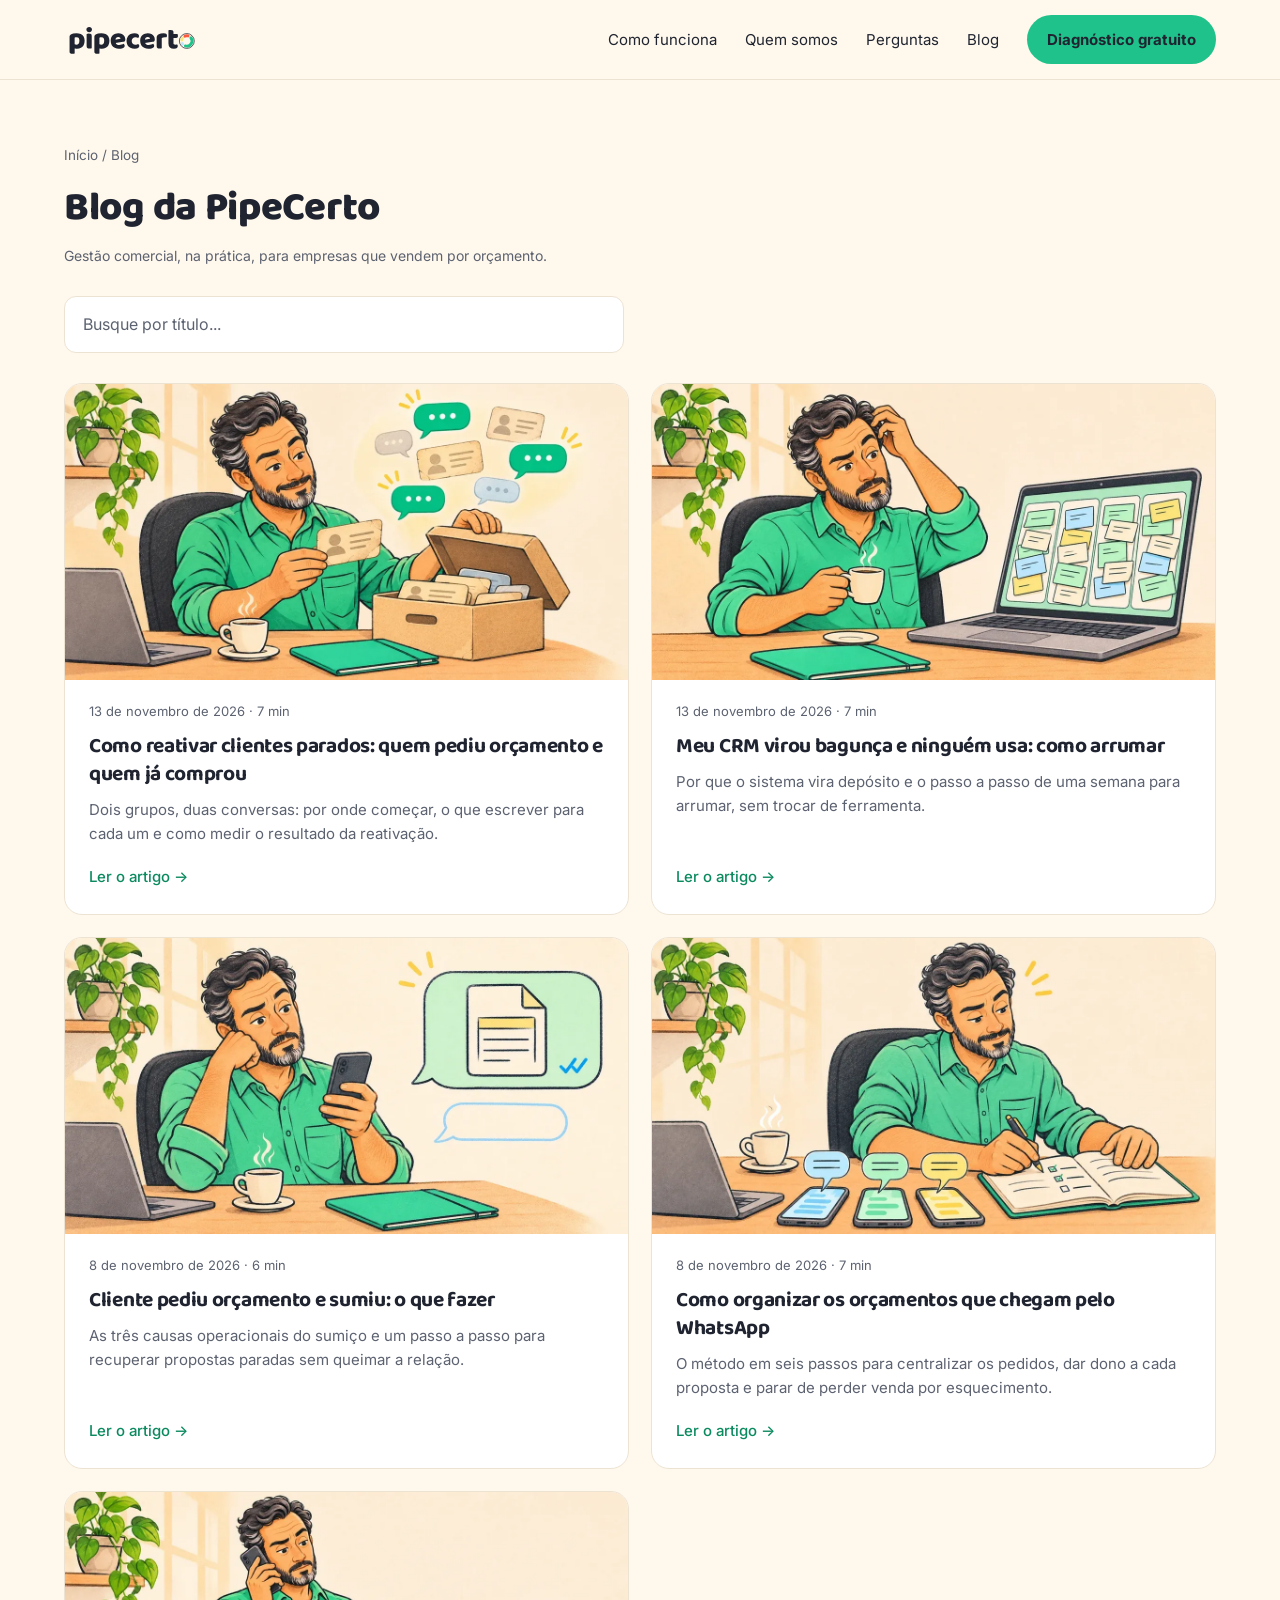
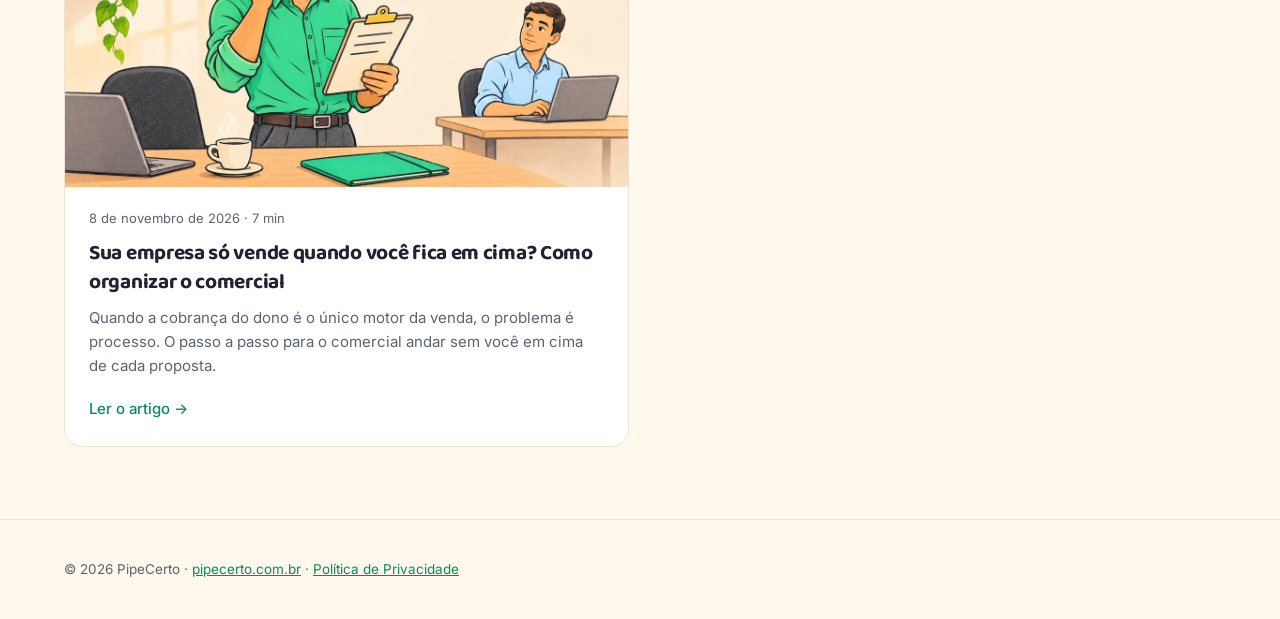
==== commit 15bf4f51: "Blog com a mesma largura e o mesmo menu da pagina inicial Co-Authored-By: Claude Fable 5.2 <noreply@" ====
--- a/blog/index.html
+++ b/blog/index.html
@@ -6,7 +6,7 @@
 <title>Blog | PipeCerto</title>
 <meta name="description" content="Conteúdo prático sobre gestão comercial para empresas que vendem por orçamento: orçamentos, acompanhamento de propostas, CRM e rotina de vendas.">
 <link rel="canonical" href="https://pipecerto.com.br/blog/">
-<meta property="og:image" content="https://pipecerto.com.br/pipecerto-cada-cliente-atendido-do-jeito-certo.jpg">
+<meta property="og:image" content="https://pipecerto.com.br/pipecerto-cada-cliente-atendido-do-jeito-certo.jpg?v=3">
 <meta property="og:image:width" content="1200">
 <meta property="og:image:height" content="630">
 <meta property="og:image:alt" content="PipeCerto: cada cliente atendido do jeito certo. Para empresas que vendem por orçamento.">
@@ -17,9 +17,9 @@
 <link rel="icon" type="image/svg+xml" href="https://pipecerto.com.br/favicon.svg?v=3">
 <link rel="icon" type="image/png" sizes="96x96" href="https://pipecerto.com.br/favicon.png?v=3">
 <link rel="shortcut icon" href="https://pipecerto.com.br/favicon.ico?v=3">
-<link rel="stylesheet" href="_base.css?v=9">
+<link rel="stylesheet" href="_base.css?v=10">
 <style>
-.container{max-width:1040px}
+.container{max-width:1200px;box-sizing:border-box}
 .busca{width:100%;max-width:560px;display:block;margin:6px 0 30px;padding:14px 18px;font:inherit;font-size:16px;color:var(--texto);background:#fff;border:1px solid var(--linha);border-radius:12px;outline:none;transition:border-color .15s}
 .busca:focus{border-color:#1FC28A}
 .busca::placeholder{color:var(--suave)}
@@ -44,6 +44,7 @@
     <nav class="bnav">
       <a class="blink" href="https://pipecerto.com.br/#como-funciona">Como funciona</a>
       <a class="blink" href="https://pipecerto.com.br/#quem-somos">Quem somos</a>
+      <a class="blink" href="https://pipecerto.com.br/#perguntas">Perguntas</a>
       <a class="blink" href="https://pipecerto.com.br/blog/">Blog</a>
       <a class="btn" href="https://diagnostico.pipecerto.com.br">Diagnóstico gratuito</a>
       <details class="mnav">
--- a/blog/_base.css
+++ b/blog/_base.css
@@ -5,7 +5,7 @@
 a{color:var(--verde-escuro)}
 .container{max-width:720px;margin:0 auto;padding:0 24px}
 header{border-bottom:1px solid var(--linha);background:#FFF8EC}
-.header-inner{max-width:1040px;margin:0 auto;padding:14px 24px;display:flex;align-items:center;justify-content:space-between;gap:16px}
+.header-inner{max-width:1200px;margin:0 auto;padding:14px 24px;min-height:79px;box-sizing:border-box;display:flex;align-items:center;justify-content:space-between;gap:16px}
 .logo{display:inline-flex;align-items:center;text-decoration:none}
 .btn{display:inline-block;font-family:'Inter',system-ui,sans-serif;font-weight:700;font-size:15px;color:#1F2430 !important;background:var(--verde);border-radius:999px;padding:12px 20px;text-decoration:none}
 .btn:hover{opacity:.88}
@@ -76,7 +76,7 @@
   .info ol.grade .n{left:14px;top:16px}
   .info .duas{grid-template-columns:1fr}
 }
-.bnav{display:flex;align-items:center;gap:24px;font-size:15px}
+.bnav{display:flex;align-items:center;gap:28px;font-size:15px}
 .bnav .blink{color:var(--texto);text-decoration:none}
 .bnav .blink:hover{color:var(--verde-escuro)}
 .mnav{display:none;position:relative}
